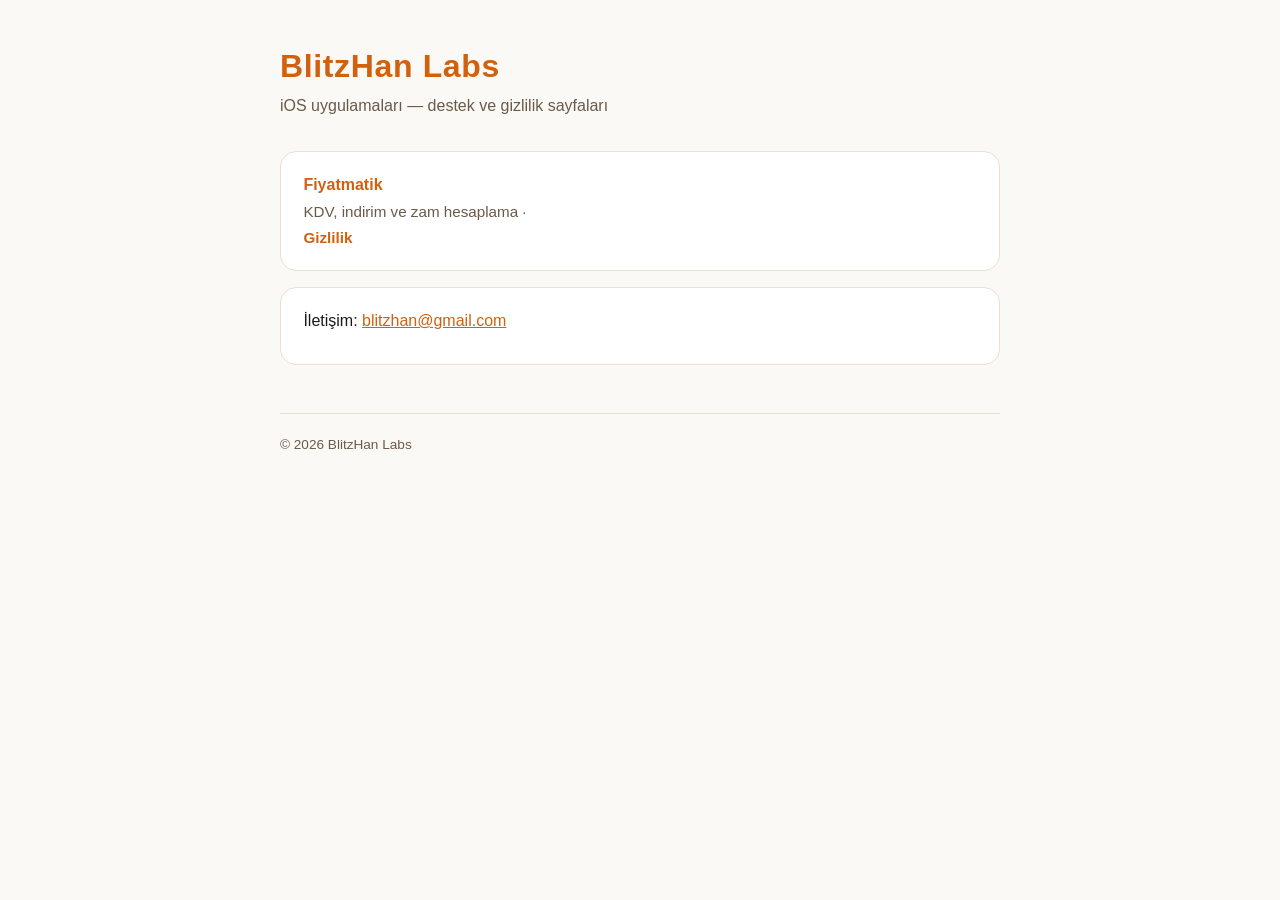
==== index.html @ 0dee8ce0 "BlitzHan Labs destek ve gizlilik sayfaları Co-Authored-By: Claude Opus 5.5 <noreply@anthropic.com>" ====
<!DOCTYPE html>
<html lang="tr">
<head>
    <meta charset="UTF-8">
    <meta name="viewport" content="width=device-width, initial-scale=1.0">
    <title>BlitzHan Labs</title>
    <link rel="stylesheet" href="site.css">
</head>
<body>
<div class="container">
    <header>
        <div class="brand">BlitzHan Labs</div>
        <p>iOS uygulamaları — destek ve gizlilik sayfaları</p>
    </header>

    <div class="card apps">
        <a href="fiyatmatik/">Fiyatmatik</a>
        <span>KDV, indirim ve zam hesaplama &middot; <a href="fiyatmatik/gizlilik.html">Gizlilik</a></span>
    </div>

    <div class="card">
        <p>İletişim: <a href="mailto:blitzhan@gmail.com">blitzhan@gmail.com</a></p>
    </div>

    <footer>&copy; 2026 BlitzHan Labs</footer>
</div>
</body>
</html>
---- site.css ----
:root {
    --bg: #0a0a0c;
    --card: #16161b;
    --text: #e6e6ea;
    --muted: #9a9aa6;
    --accent: #99aaff;
    --accent-strong: #b8c4ff;
    --stroke: #26262e;
}

@media (prefers-color-scheme: light) {
    :root {
        --bg: #fbf9f6;
        --card: #ffffff;
        --text: #1a1a1a;
        --muted: #6b5a4a;
        --accent: #d1610f;
        --accent-strong: #a84c08;
        --stroke: #eadfd2;
    }
}

* { margin: 0; padding: 0; box-sizing: border-box; }

body {
    font-family: -apple-system, BlinkMacSystemFont, "Segoe UI", Roboto, sans-serif;
    background: var(--bg);
    color: var(--text);
    line-height: 1.65;
    padding: 2.5rem 1rem 3rem;
}

.container { max-width: 720px; margin: 0 auto; }

header { margin-bottom: 2rem; }
header .brand { font-size: 2rem; font-weight: 900; letter-spacing: 0.02em; color: var(--accent); }
header p { color: var(--muted); }

h2 { font-size: 1.2rem; color: var(--accent-strong); margin: 2rem 0 0.75rem; }
p, li { margin-bottom: 0.6rem; }
ul { padding-left: 1.4rem; }
a { color: var(--accent); }

.card {
    background: var(--card);
    border: 1px solid var(--stroke);
    border-radius: 16px;
    padding: 1.25rem 1.4rem;
    margin-bottom: 1rem;
}

.contact { font-size: 1.1rem; font-weight: 600; }

details { border-bottom: 1px solid var(--stroke); padding: 0.75rem 0; }
details:last-child { border-bottom: none; }
summary { cursor: pointer; font-weight: 600; }
details p { margin-top: 0.5rem; color: var(--muted); }

.apps a { display: block; font-weight: 600; text-decoration: none; }
.apps span { color: var(--muted); font-size: 0.95rem; }

footer {
    margin-top: 3rem;
    padding-top: 1.25rem;
    border-top: 1px solid var(--stroke);
    color: var(--muted);
    font-size: 0.85rem;
}
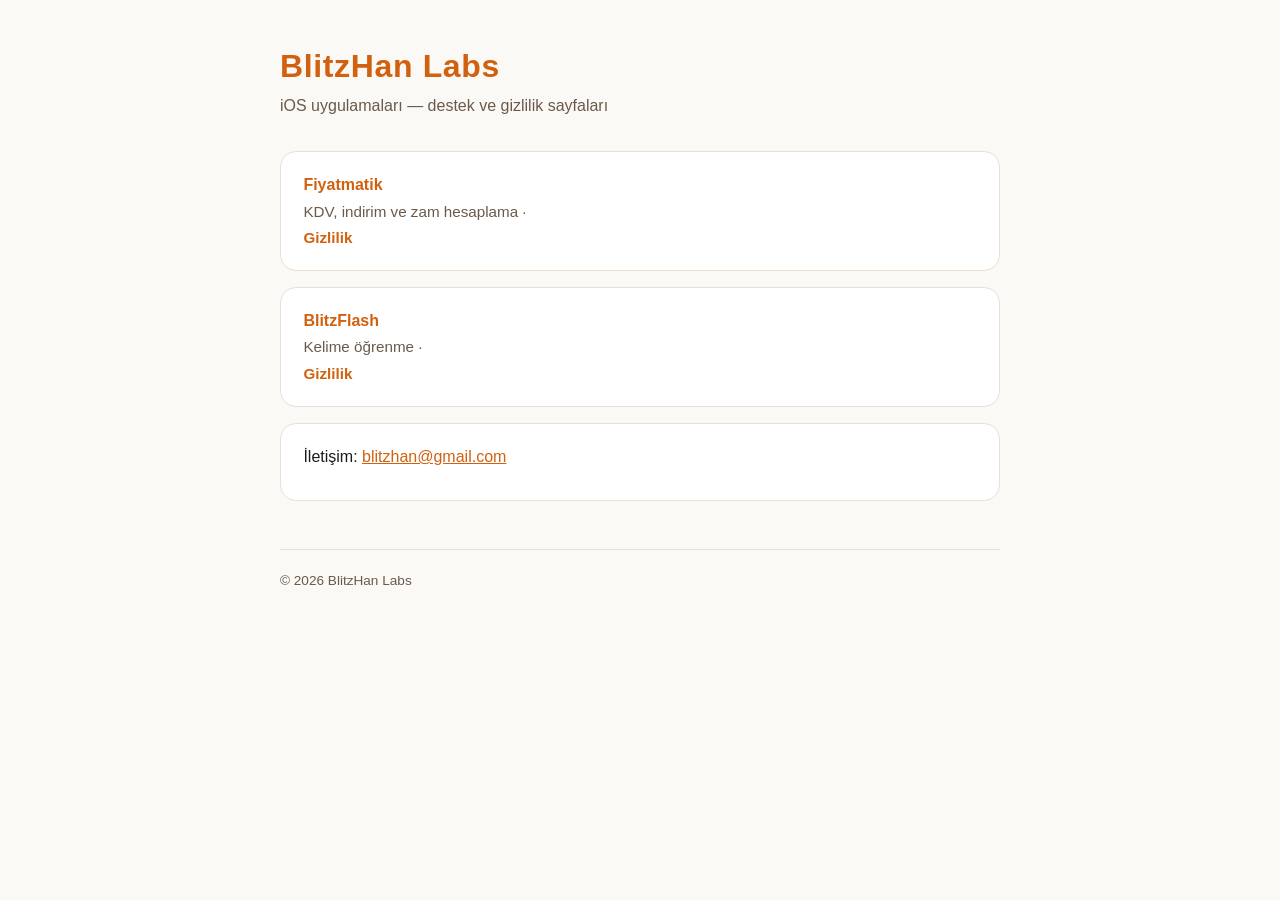
==== commit 44e5042c: "BlitzFlash destek ve gizlilik sayfaları Co-Authored-By: Claude Opus 5.5 <noreply@anthropic.com>" ====
--- a/index.html
+++ b/index.html
@@ -18,6 +18,11 @@
         <span>KDV, indirim ve zam hesaplama &middot; <a href="fiyatmatik/gizlilik.html">Gizlilik</a></span>
     </div>
 
+    <div class="card apps">
+        <a href="blitzflash/">BlitzFlash</a>
+        <span>Kelime öğrenme &middot; <a href="blitzflash/gizlilik.html">Gizlilik</a></span>
+    </div>
+
     <div class="card">
         <p>İletişim: <a href="mailto:blitzhan@gmail.com">blitzhan@gmail.com</a></p>
     </div>
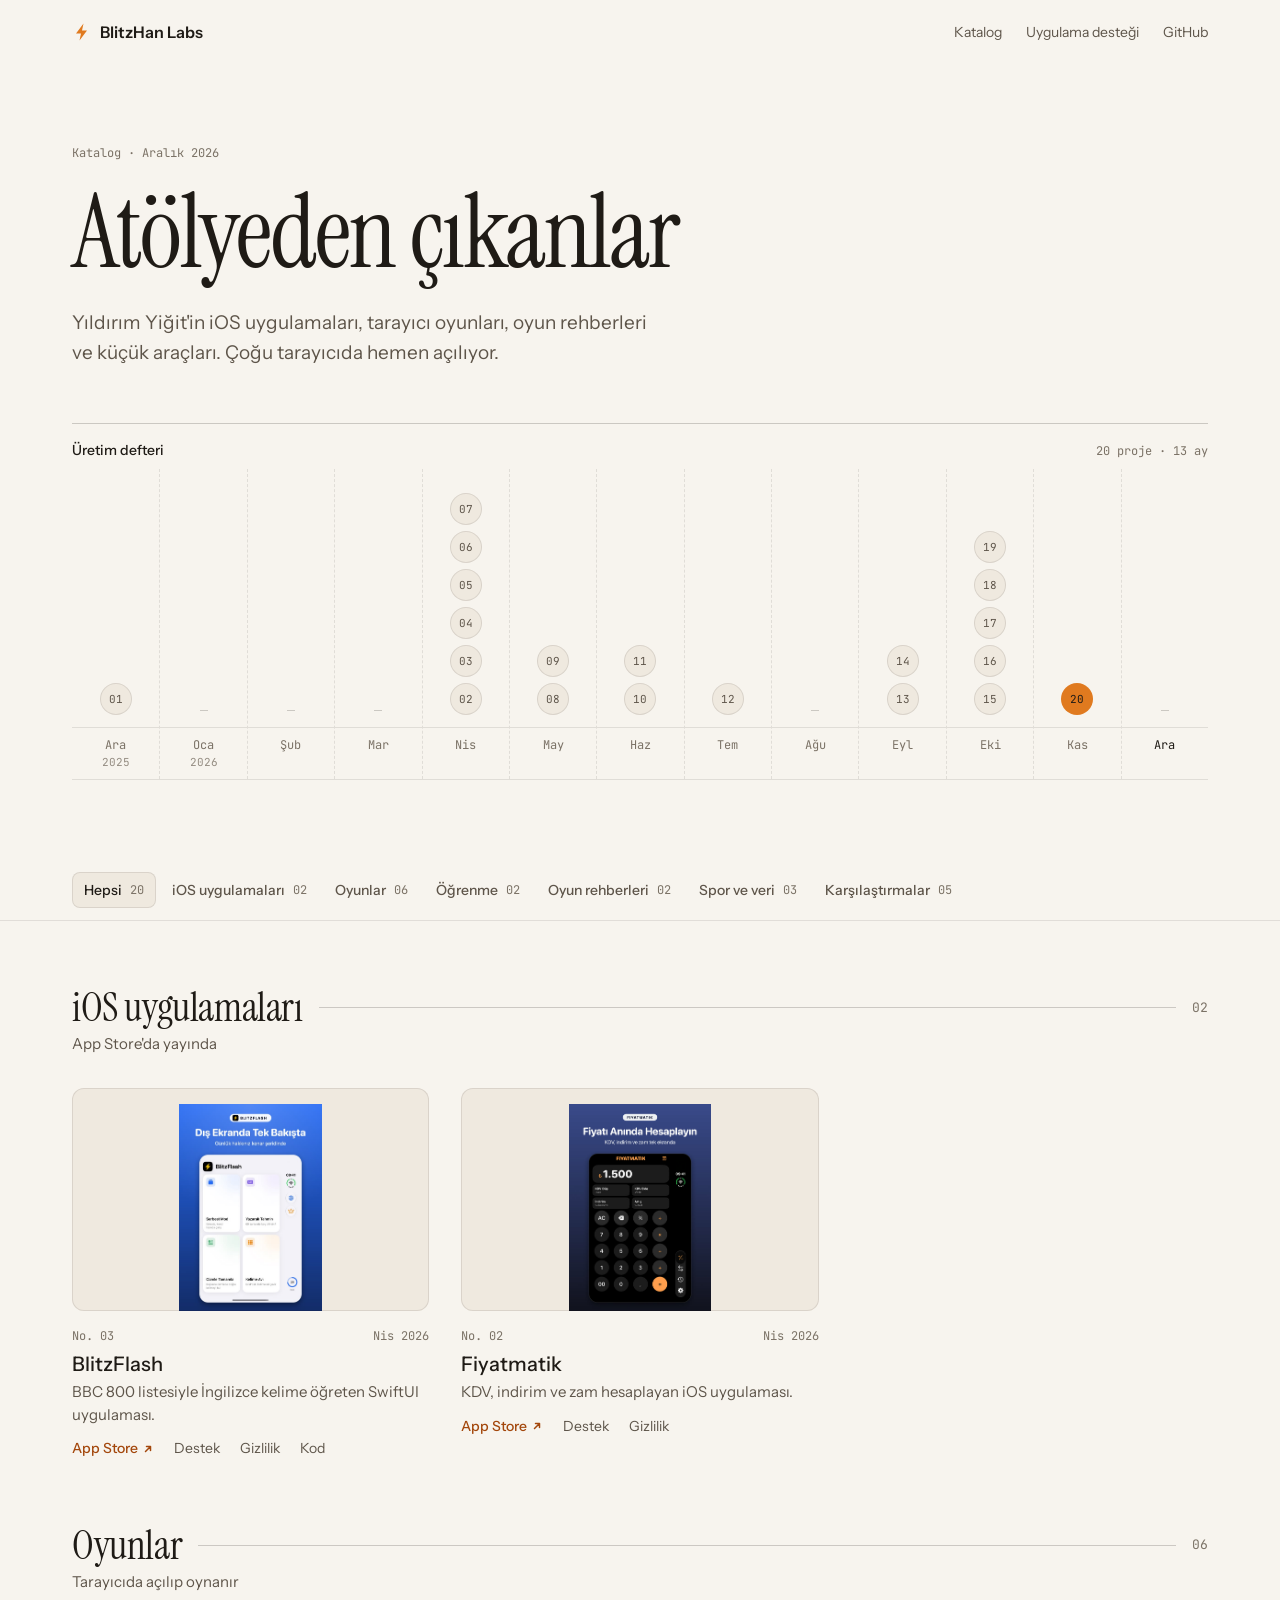
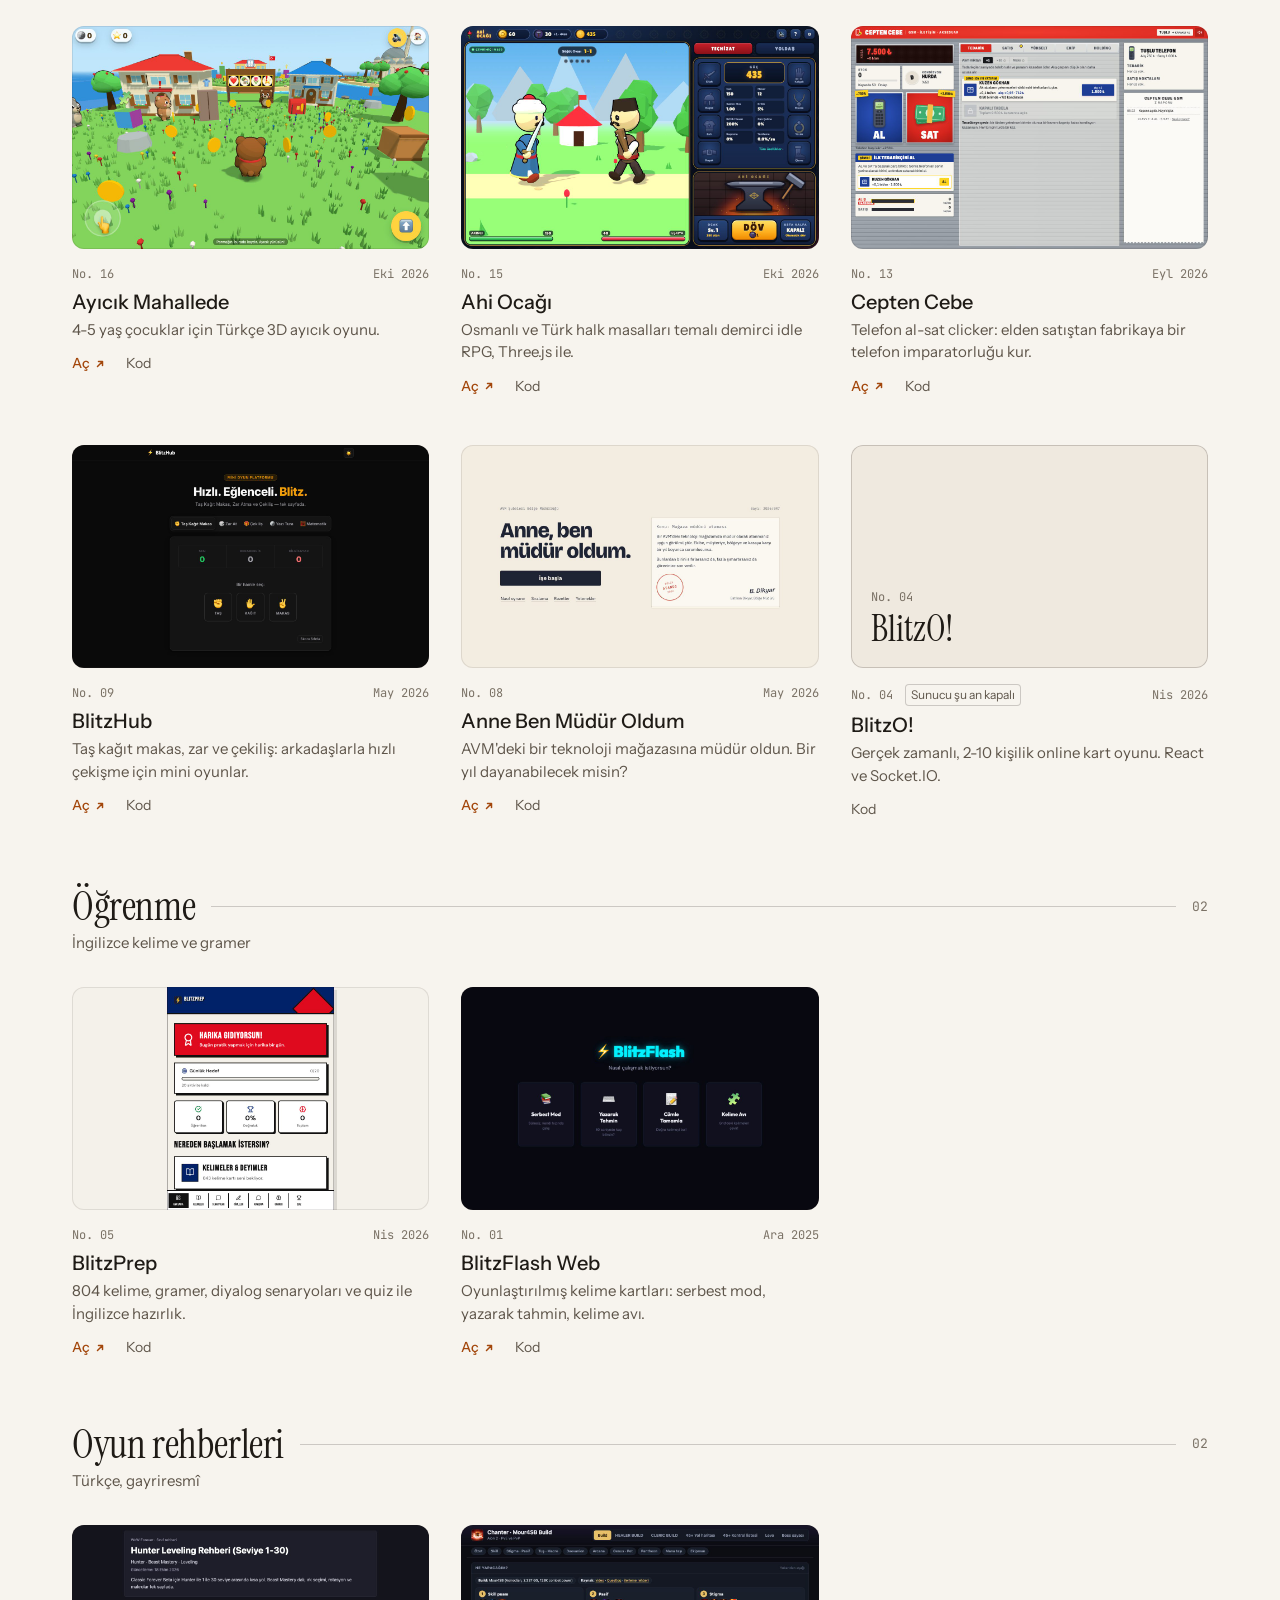
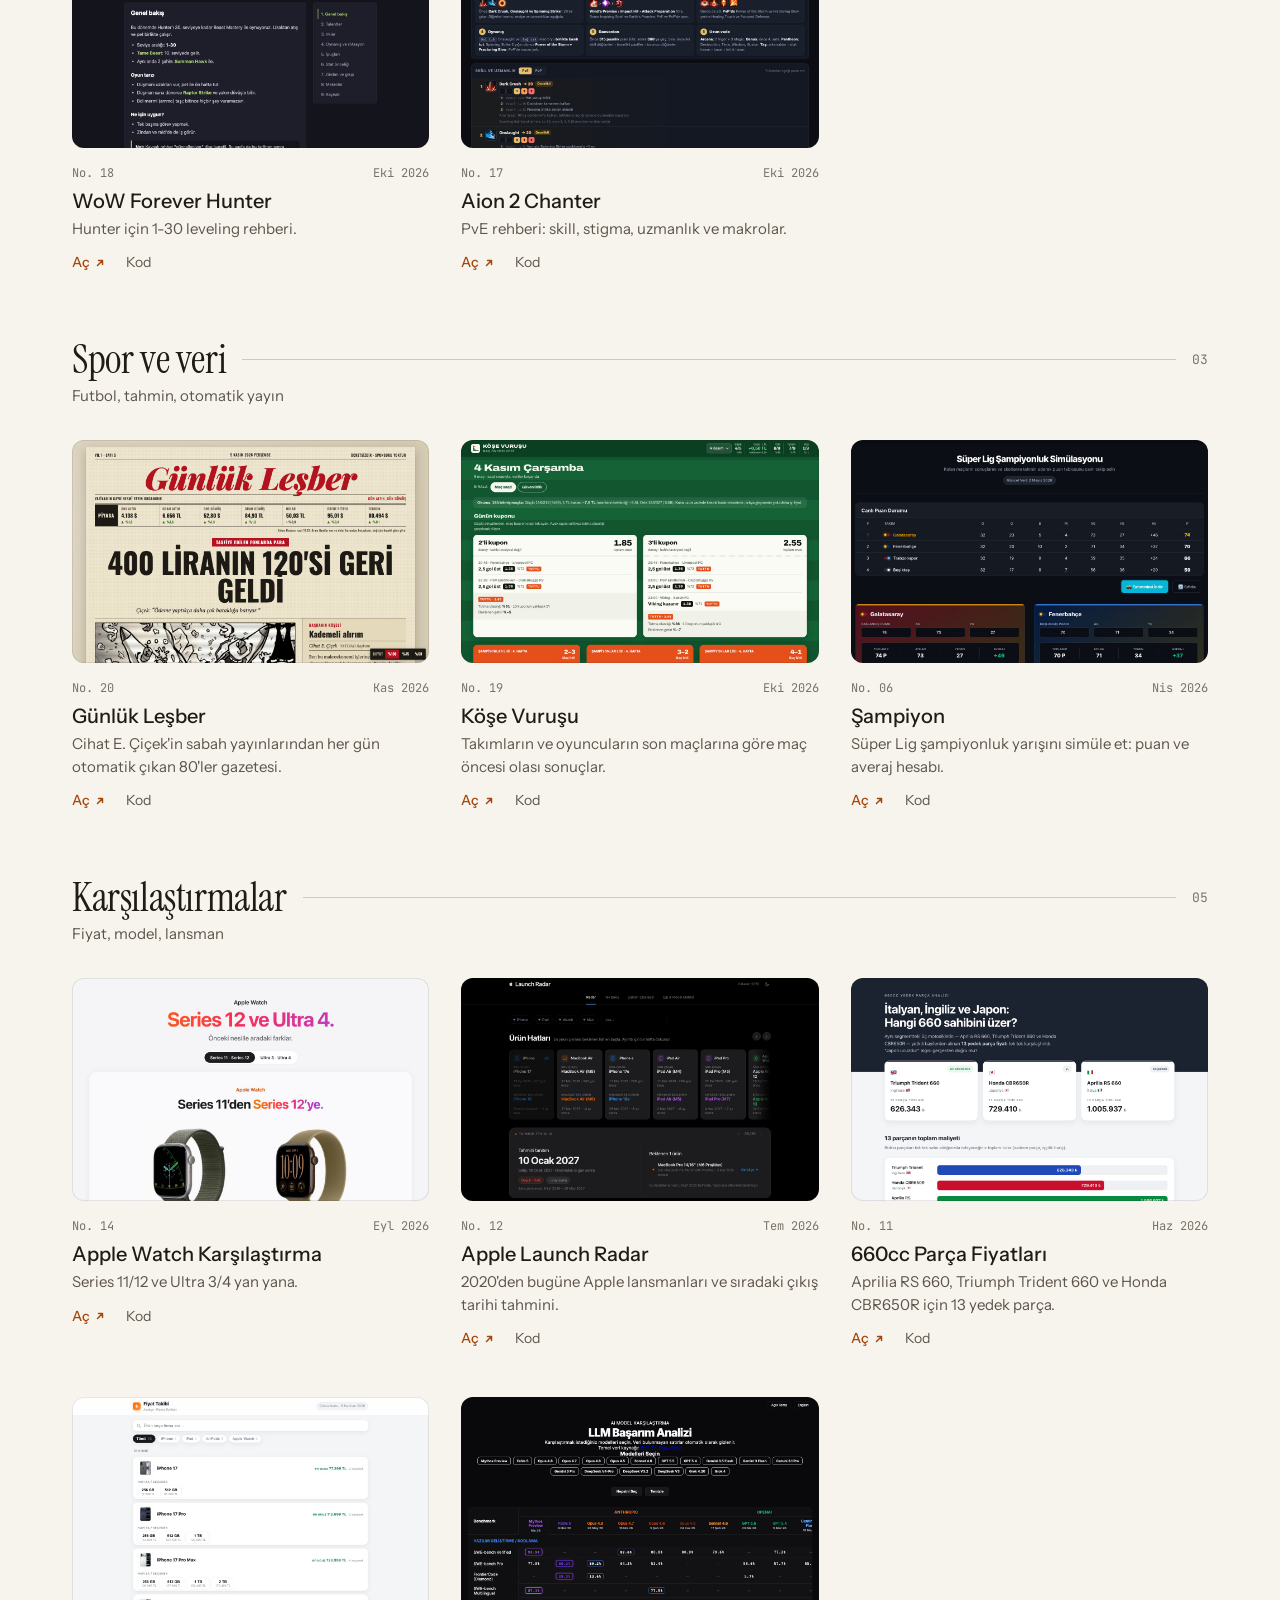
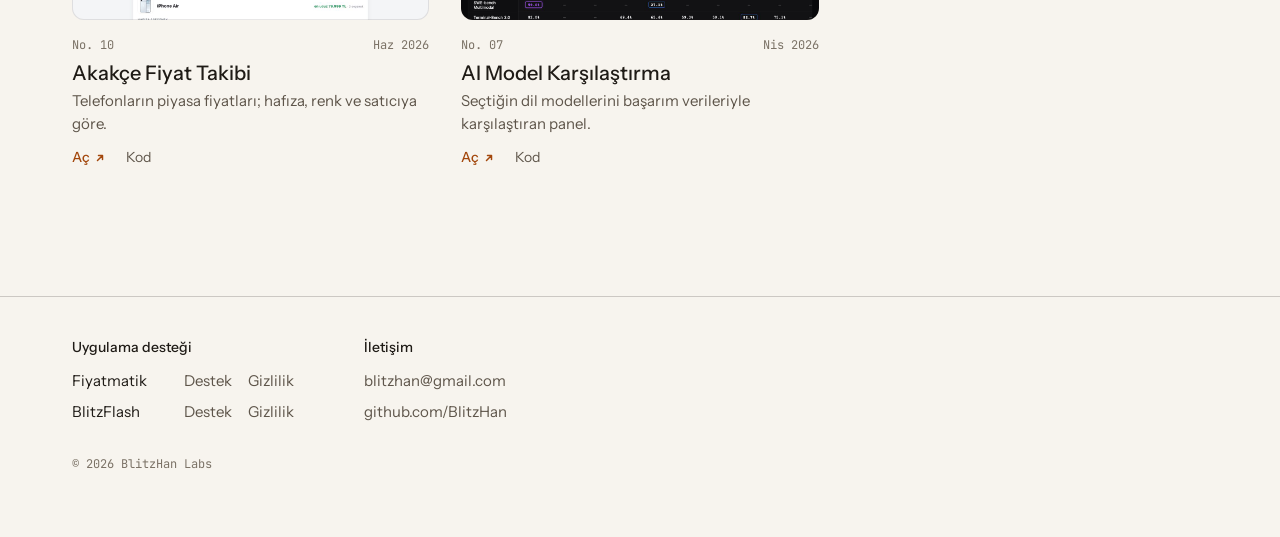
==== commit 98859072: "Ana sayfa: kategorili proje portfolyosu Gizlilik sayfalarının yanına atölye kataloğu düzeninde portf" ====
--- a/index.html
+++ b/index.html
@@ -4,30 +4,77 @@
     <meta charset="UTF-8">
     <meta name="viewport" content="width=device-width, initial-scale=1.0">
     <title>BlitzHan Labs</title>
-    <link rel="stylesheet" href="site.css">
+    <meta name="description" content="Yıldırım Yiğit'in iOS uygulamaları, tarayıcı oyunları, oyun rehberleri ve küçük araçları.">
+    <meta name="theme-color" content="#f7f4ee" media="(prefers-color-scheme: light)">
+    <meta name="theme-color" content="#161513" media="(prefers-color-scheme: dark)">
+    <link rel="icon" href="data:image/svg+xml,%3Csvg xmlns='http://www.w3.org/2000/svg' viewBox='0 0 32 32'%3E%3Crect width='32' height='32' rx='8' fill='%231f1b16'/%3E%3Cpath d='M18 5 8 18h7l-2 9 10-13h-7z' fill='%23f0a04b'/%3E%3C/svg%3E">
+    <link rel="preconnect" href="https://fonts.googleapis.com">
+    <link rel="preconnect" href="https://fonts.gstatic.com" crossorigin>
+    <link rel="stylesheet" href="https://fonts.googleapis.com/css2?family=Instrument+Sans:wght@400;500;600&family=Instrument+Serif&family=JetBrains+Mono:wght@400;500&display=swap">
+    <link rel="stylesheet" href="portfolio.css">
 </head>
 <body>
-<div class="container">
-    <header>
-        <div class="brand">BlitzHan Labs</div>
-        <p>iOS uygulamaları — destek ve gizlilik sayfaları</p>
-    </header>
+<header class="nav">
+    <div class="wrap nav-in">
+        <a class="logo" href="#" aria-label="BlitzHan Labs">
+            <svg viewBox="0 0 20 20" aria-hidden="true"><path d="M11.5 1.5 4 11.5h5l-1.5 7 7.5-10h-5z"/></svg>
+            BlitzHan Labs
+        </a>
+        <nav class="nav-links" aria-label="Sayfa">
+            <a href="#katalog">Katalog</a>
+            <a href="#destek">Uygulama desteği</a>
+            <a href="https://github.com/BlitzHan" target="_blank" rel="noopener">GitHub</a>
+        </nav>
+    </div>
+</header>
 
-    <div class="card apps">
-        <a href="fiyatmatik/">Fiyatmatik</a>
-        <span>KDV, indirim ve zam hesaplama &middot; <a href="fiyatmatik/gizlilik.html">Gizlilik</a></span>
+<main>
+    <section class="hero wrap">
+        <p class="eyebrow mono" id="edition"></p>
+        <h1>Atölyeden çıkanlar</h1>
+        <p class="lede">Yıldırım Yiğit'in iOS uygulamaları, tarayıcı oyunları, oyun rehberleri ve küçük araçları. Çoğu tarayıcıda hemen açılıyor.</p>
+
+        <figure class="ledger" aria-labelledby="ledger-cap">
+            <figcaption id="ledger-cap">
+                <span>Üretim defteri</span>
+                <span class="mono" id="ledger-sum"></span>
+            </figcaption>
+            <div class="ledger-grid" id="ledger"></div>
+        </figure>
+    </section>
+
+    <div class="filters-bar" id="katalog">
+        <div class="wrap">
+            <div class="filters" id="filters" role="toolbar" aria-label="Kategoriler"></div>
+        </div>
     </div>
 
-    <div class="card apps">
-        <a href="blitzflash/">BlitzFlash</a>
-        <span>Kelime öğrenme &middot; <a href="blitzflash/gizlilik.html">Gizlilik</a></span>
+    <div class="wrap" id="sections">
+        <noscript><p class="lede">Proje listesi için JavaScript gerekli.</p></noscript>
     </div>
+</main>
 
-    <div class="card">
-        <p>İletişim: <a href="mailto:blitzhan@gmail.com">blitzhan@gmail.com</a></p>
+<footer class="foot" id="destek">
+    <div class="wrap foot-in">
+        <div>
+            <h3>Uygulama desteği</h3>
+            <ul>
+                <li><span>Fiyatmatik</span><a href="fiyatmatik/">Destek</a><a href="fiyatmatik/gizlilik.html">Gizlilik</a></li>
+                <li><span>BlitzFlash</span><a href="blitzflash/">Destek</a><a href="blitzflash/gizlilik.html">Gizlilik</a></li>
+            </ul>
+        </div>
+        <div>
+            <h3>İletişim</h3>
+            <ul>
+                <li><a href="mailto:blitzhan@gmail.com">blitzhan@gmail.com</a></li>
+                <li><a href="https://github.com/BlitzHan" target="_blank" rel="noopener">github.com/BlitzHan</a></li>
+            </ul>
+        </div>
+        <p class="copy mono">© 2026 BlitzHan Labs</p>
     </div>
+</footer>
 
-    <footer>&copy; 2026 BlitzHan Labs</footer>
-</div>
+<script src="projects.js"></script>
+<script src="app.js"></script>
 </body>
 </html>
--- a/portfolio.css
+++ b/portfolio.css
@@ -0,0 +1,216 @@
+/* BlitzHan Labs — atölye kataloğu */
+
+:root {
+    --bg: #f7f4ee;
+    --raised: #efe9df;
+    --text: #1f1b16;
+    --text-2: #5e554a;
+    --text-3: #7b7266;
+    --line: rgba(31, 27, 22, 0.10);
+    --line-2: rgba(31, 27, 22, 0.20);
+    --accent: #e07a1f;
+    --accent-ink: #a3470c;
+    --on-accent: #1f1b16;
+    --ease: cubic-bezier(0.22, 1, 0.36, 1);
+    --serif: "Instrument Serif", "Iowan Old Style", Georgia, serif;
+    --sans: "Instrument Sans", -apple-system, BlinkMacSystemFont, "Segoe UI", sans-serif;
+    --mono: "JetBrains Mono", ui-monospace, "SF Mono", Menlo, monospace;
+    color-scheme: light;
+}
+
+@media (prefers-color-scheme: dark) {
+    :root {
+        --bg: #161513;
+        --raised: #24221f;
+        --text: #efe9de;
+        --text-2: #aaa398;
+        --text-3: #8a847a;
+        --line: rgba(239, 233, 222, 0.08);
+        --line-2: rgba(239, 233, 222, 0.18);
+        --accent: #f0a04b;
+        --accent-ink: #f0a04b;
+        --on-accent: #161513;
+        color-scheme: dark;
+    }
+}
+
+* { margin: 0; padding: 0; box-sizing: border-box; }
+
+body {
+    background: var(--bg);
+    color: var(--text);
+    font: 400 16px/1.5 var(--sans);
+    -webkit-font-smoothing: antialiased;
+    text-rendering: optimizeLegibility;
+}
+
+a { color: inherit; }
+.mono { font-family: var(--mono); font-variant-numeric: tabular-nums; }
+:focus-visible { outline: 2px solid var(--accent); outline-offset: 2px; border-radius: 4px; }
+
+.wrap { max-width: 1200px; margin: 0 auto; padding: 0 32px; }
+
+/* Üst çubuk */
+.nav-in { height: 64px; display: flex; align-items: center; justify-content: space-between; gap: 24px; }
+.logo { display: inline-flex; align-items: center; gap: 8px; font-weight: 600; font-size: 16px; text-decoration: none; }
+.logo svg { width: 20px; height: 20px; fill: var(--accent); }
+.nav-links { display: flex; gap: 24px; }
+.nav-links a { font-size: 14px; color: var(--text-2); text-decoration: none; transition: color 150ms var(--ease); }
+.nav-links a:hover { color: var(--text); }
+
+/* Giriş */
+.hero { padding-top: 80px; animation: rise 480ms var(--ease) both; }
+.eyebrow { font-size: 12px; color: var(--text-3); margin-bottom: 20px; }
+.hero h1 {
+    font-family: var(--serif);
+    font-weight: 400;
+    font-size: clamp(48px, 8vw, 104px);
+    line-height: 1;
+    letter-spacing: -0.02em;
+}
+.lede { margin-top: 24px; max-width: 36rem; font-size: 19px; line-height: 1.55; color: var(--text-2); }
+
+/* Üretim defteri */
+.ledger { margin-top: 56px; border-top: 1px solid var(--line-2); border-bottom: 1px solid var(--line); }
+.ledger figcaption {
+    display: flex; justify-content: space-between; align-items: baseline;
+    padding: 16px 0 8px; font-size: 14px; font-weight: 500;
+}
+.ledger figcaption .mono { font-size: 12px; font-weight: 400; color: var(--text-3); }
+.ledger-grid { display: grid; grid-template-columns: repeat(var(--cols, 12), minmax(0, 1fr)); }
+.col { display: flex; flex-direction: column; align-items: center; }
+.col + .col { border-left: 1px dashed var(--line); }
+.stack {
+    flex: 1; min-height: 232px; width: 100%;
+    display: flex; flex-direction: column-reverse; align-items: center; gap: 6px;
+    padding: 24px 0 12px;
+}
+.dot {
+    position: relative; width: 32px; height: 32px; flex: none;
+    display: grid; place-items: center; border-radius: 50%;
+    background: var(--raised); box-shadow: inset 0 0 0 1px var(--line);
+    color: var(--text-2); text-decoration: none;
+    transition: background-color 150ms var(--ease), color 150ms var(--ease);
+}
+.dot span { font-size: 11px; line-height: 1; }
+.dot:hover, .dot:focus-visible { background: var(--text); color: var(--bg); }
+.dot.latest { background: var(--accent); color: var(--on-accent); box-shadow: none; }
+.dot .tip {
+    position: absolute; bottom: calc(100% + 8px); left: 50%;
+    transform: translate(-50%, 4px); opacity: 0; pointer-events: none;
+    background: var(--text); color: var(--bg);
+    font: 500 12px/1 var(--sans); font-style: normal; white-space: nowrap;
+    padding: 6px 8px; border-radius: 6px; z-index: 3;
+    transition: opacity 160ms var(--ease), transform 160ms var(--ease);
+}
+.dot:hover .tip, .dot:focus-visible .tip { opacity: 1; transform: translate(-50%, 0); }
+.col:first-child .tip { left: 0; transform: translate(0, 4px); }
+.col:first-child .dot:hover .tip, .col:first-child .dot:focus-visible .tip { transform: translate(0, 0); }
+.col:last-child .tip { left: auto; right: 0; transform: translate(0, 4px); }
+.col:last-child .dot:hover .tip, .col:last-child .dot:focus-visible .tip { transform: translate(0, 0); }
+.empty { width: 8px; height: 1px; background: var(--line-2); margin-bottom: 4px; }
+.mlabel {
+    width: 100%; height: 52px; text-align: center; padding-top: 8px;
+    font-size: 12px; color: var(--text-3); border-top: 1px solid var(--line);
+}
+.mlabel b { display: block; font-weight: 400; font-size: 11px; color: var(--text-3); opacity: 0.8; }
+.col.now .mlabel { color: var(--text); }
+
+/* Filtre */
+.filters-bar {
+    position: sticky; top: 0; z-index: 5; margin-top: 80px;
+    background: var(--bg); border-bottom: 1px solid var(--line);
+}
+.filters { display: flex; gap: 4px; padding: 12px 0; overflow-x: auto; scrollbar-width: none; }
+.filters::-webkit-scrollbar { display: none; }
+.filters button {
+    flex: none; height: 36px; padding: 0 12px; border: 0; border-radius: 8px;
+    background: transparent; color: var(--text-2);
+    font: 500 14px/1 var(--sans); cursor: pointer;
+    display: inline-flex; align-items: center; gap: 8px;
+    transition: background-color 150ms var(--ease), color 150ms var(--ease);
+}
+.filters button span { font-size: 12px; font-weight: 400; color: var(--text-3); }
+.filters button:hover { color: var(--text); }
+.filters button[aria-pressed="true"] { background: var(--raised); color: var(--text); box-shadow: inset 0 0 0 1px var(--line); }
+
+/* Katalog */
+.cat { padding-top: 64px; scroll-margin-top: 64px; }
+.cat-head { display: flex; align-items: center; gap: 16px; }
+.cat-head h2 { font-family: var(--serif); font-weight: 400; font-size: 40px; line-height: 1.1; letter-spacing: -0.01em; }
+.cat-head .rule { flex: 1; height: 1px; background: var(--line-2); }
+.cat-count { font-size: 13px; color: var(--text-3); }
+.cat-blurb { margin: 4px 0 32px; font-size: 15px; color: var(--text-2); }
+
+.entries {
+    display: grid; gap: 48px 32px;
+    grid-template-columns: repeat(auto-fill, minmax(min(100%, 340px), 1fr));
+}
+.entry { scroll-margin: 96px; }
+.shot {
+    position: relative; display: block; aspect-ratio: 16 / 10; overflow: hidden;
+    border-radius: 12px; background: var(--raised);
+    box-shadow: inset 0 0 0 1px var(--line);
+    transition: box-shadow 150ms var(--ease);
+}
+.shot img { position: absolute; inset: 0; width: 100%; height: 100%; object-fit: cover; object-position: top center; display: block; }
+.shot img.contain { object-fit: contain; object-position: center bottom; padding-top: 16px; background: var(--raised); }
+.shot::after { content: ""; position: absolute; inset: 0; border-radius: inherit; box-shadow: inset 0 0 0 1px var(--line); pointer-events: none; }
+a.shot:hover::after { box-shadow: inset 0 0 0 1px var(--line-2); }
+.entry.flash .shot::after { animation: flash 1400ms var(--ease); }
+
+.cover { position: absolute; inset: 0; display: flex; flex-direction: column; justify-content: flex-end; gap: 4px; padding: 20px; }
+.cover-no { font-size: 12px; color: var(--text-3); }
+.cover-name { font-family: var(--serif); font-size: 36px; line-height: 1.05; }
+
+.entry-meta { display: flex; align-items: center; gap: 12px; margin-top: 16px; font-size: 12px; color: var(--text-3); }
+.entry-meta time { margin-left: auto; }
+.note { color: var(--text-2); padding: 2px 6px; border-radius: 4px; box-shadow: inset 0 0 0 1px var(--line-2); font-family: var(--sans); }
+.entry h3 { margin-top: 6px; font-size: 20px; font-weight: 500; line-height: 1.3; }
+.entry h3 a { text-decoration: none; transition: color 150ms var(--ease); }
+.entry h3 a:hover { color: var(--accent-ink); }
+.entry p { margin-top: 4px; font-size: 15px; line-height: 1.5; color: var(--text-2); max-width: 46ch; }
+.entry-links { display: flex; flex-wrap: wrap; gap: 4px 20px; margin-top: 12px; font-size: 14px; }
+.entry-links a { text-decoration: none; text-underline-offset: 3px; }
+.entry-links a:hover { text-decoration: underline; }
+.go { color: var(--accent-ink); font-weight: 500; display: inline-flex; align-items: center; gap: 4px; }
+.arr { width: 12px; height: 12px; fill: none; stroke: currentColor; stroke-width: 1.5; stroke-linecap: round; stroke-linejoin: round; }
+.sub { color: var(--text-2); }
+
+/* Alt */
+.foot { margin-top: 128px; border-top: 1px solid var(--line-2); }
+.foot-in { display: grid; grid-template-columns: repeat(auto-fit, minmax(260px, 1fr)); gap: 32px; padding-top: 40px; padding-bottom: 64px; }
+.foot h3 { font-size: 14px; font-weight: 500; margin-bottom: 12px; }
+.foot ul { list-style: none; display: grid; gap: 8px; font-size: 15px; color: var(--text-2); }
+.foot li { display: flex; gap: 16px; }
+.foot li span { min-width: 96px; color: var(--text); }
+.foot a { text-decoration: none; text-underline-offset: 3px; }
+.foot a:hover { text-decoration: underline; color: var(--text); }
+.copy { grid-column: 1 / -1; font-size: 12px; color: var(--text-3); }
+
+@keyframes rise { from { opacity: 0; transform: translateY(8px); } to { opacity: 1; transform: none; } }
+@keyframes flash { 0%, 60% { box-shadow: inset 0 0 0 2px var(--accent); } 100% { box-shadow: inset 0 0 0 1px var(--line); } }
+
+@media (prefers-reduced-motion: reduce) {
+    *, *::before, *::after { animation: none !important; transition: none !important; }
+}
+
+/* Telefon */
+@media (max-width: 720px) {
+    .wrap { padding: 0 16px; }
+    .nav-links a:not(:last-child) { display: none; }
+    .hero { padding-top: 48px; }
+    .hero h1 { font-size: 48px; }
+    .lede { font-size: 17px; margin-top: 16px; }
+    .ledger { margin-top: 48px; }
+    .stack { min-height: 196px; gap: 4px; padding-top: 16px; }
+    .dot { width: 24px; height: 24px; }
+    .col + .col { border-left: 0; }
+    .mlabel { font-size: 11px; }
+    .mlabel b { font-size: 11px; }
+    .filters-bar { margin-top: 56px; }
+    .cat { padding-top: 48px; }
+    .cat-head h2 { font-size: 32px; }
+    .entries { gap: 40px; }
+    .foot { margin-top: 96px; }
+}
